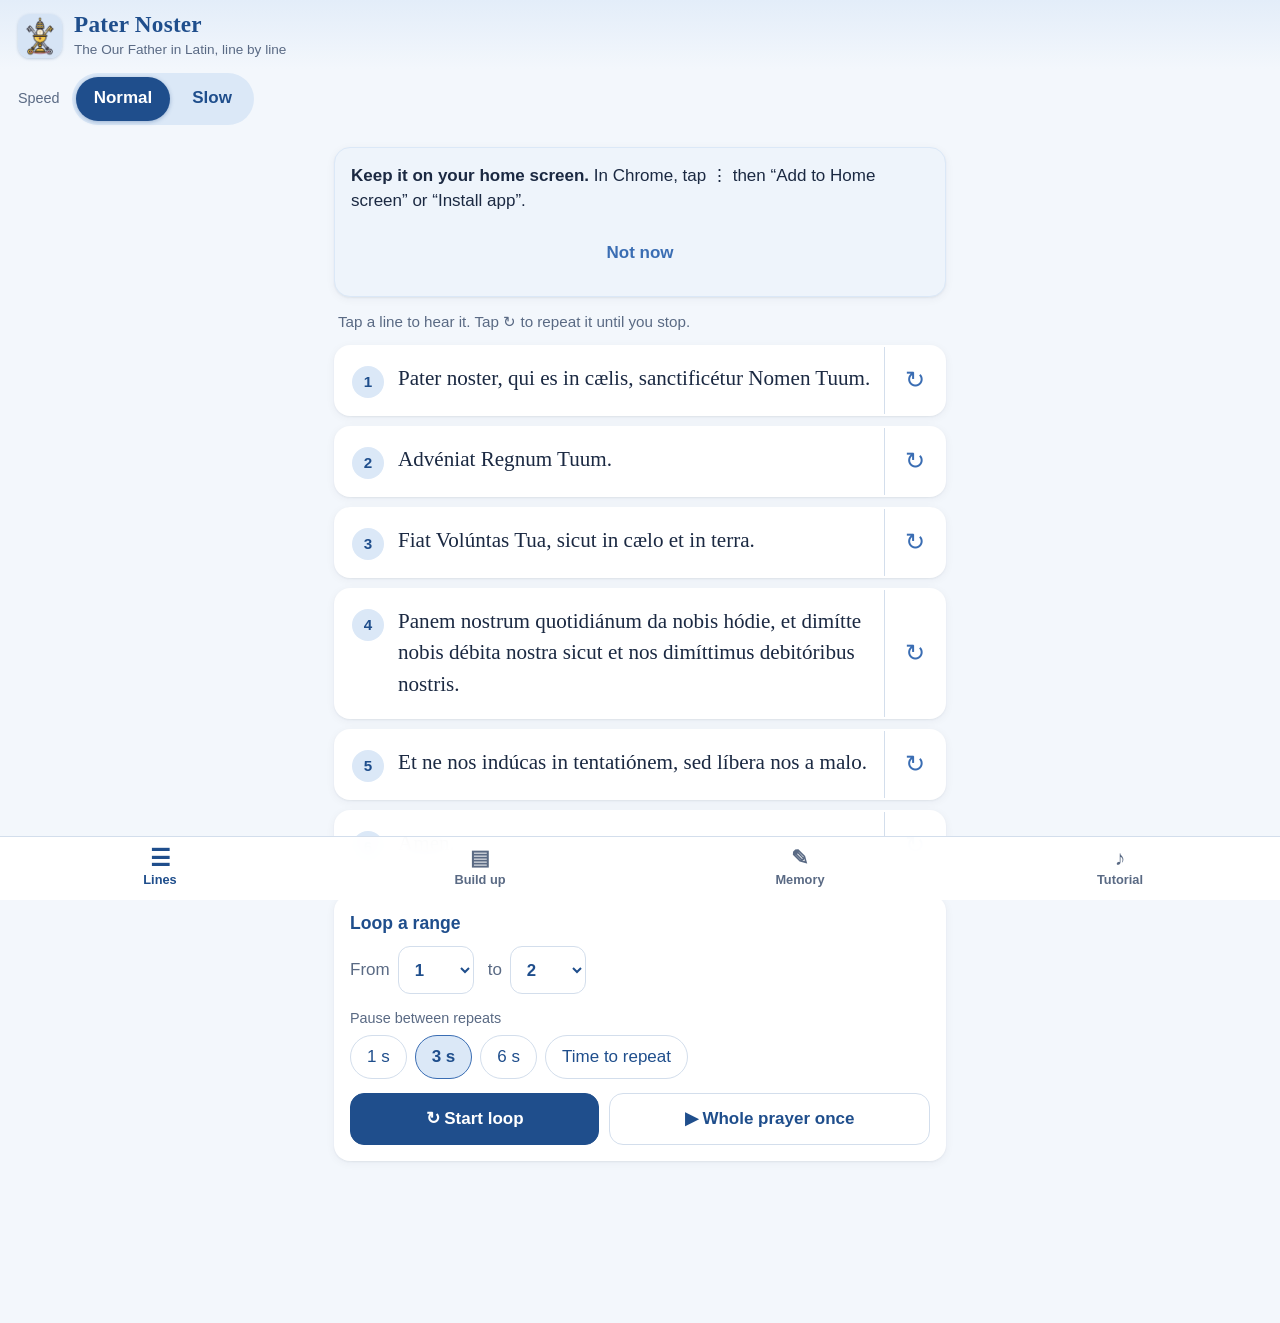
==== index.html @ 2e982650 "Pater Noster practice app" ====
<!doctype html>
<html lang="en">
<head>
<meta charset="utf-8">
<meta name="viewport" content="width=device-width, initial-scale=1, viewport-fit=cover">
<title>Pater Noster Practice</title>
<meta name="description" content="Learn the Our Father in Latin, one line at a time. Works offline.">
<meta name="theme-color" content="#1f4e8c">
<meta name="referrer" content="no-referrer">
<meta name="apple-mobile-web-app-capable" content="yes">
<meta name="mobile-web-app-capable" content="yes">
<meta name="apple-mobile-web-app-title" content="Pater Noster">
<meta name="apple-mobile-web-app-status-bar-style" content="default">
<link rel="manifest" href="manifest.webmanifest">
<link rel="icon" href="icons/favicon-32.png" sizes="32x32" type="image/png">
<link rel="icon" href="icons/icon.svg" type="image/svg+xml">
<link rel="apple-touch-icon" href="icons/apple-touch-icon.png">
<link rel="stylesheet" href="app.css">
</head>
<body>
<header class="top">
  <img class="logo" src="icons/icon-192.png" alt="" width="40" height="40">
  <div class="title">
    <h1>Pater Noster</h1>
    <p class="sub">The Our Father in Latin, line by line</p>
  </div>
  <span id="offlinePill" class="pill" hidden></span>
</header>

<div class="speedbar" role="group" aria-label="Speed">
  <span class="speed-label">Speed</span>
  <div class="seg" id="speedSeg">
    <button type="button" data-speed="normal">Normal</button>
    <button type="button" data-speed="slow">Slow</button>
  </div>
</div>

<main>
  <!-- 1. Sentences + loop -->
  <section id="tab-pray" class="tab" aria-labelledby="t-pray">
    <div id="installCard" class="card install" hidden>
      <p><strong>Keep it on your home screen.</strong> <span id="installText"></span></p>
      <div class="row">
        <button type="button" id="installBtn" class="btn primary" hidden>Install app</button>
        <button type="button" id="installDismiss" class="btn ghost">Not now</button>
      </div>
    </div>
    <p class="intro">Tap a line to hear it. Tap <span aria-hidden="true">↻</span> to repeat it until you stop.</p>
    <ol class="lines" id="prayList"></ol>

    <div class="card">
      <h2>Loop a range</h2>
      <div class="range">
        <label>From <select id="loopFrom"></select></label>
        <label>to <select id="loopTo"></select></label>
      </div>
      <p class="label">Pause between repeats</p>
      <div class="chips" id="loopGapChips" data-target="loopGap">
        <button type="button" data-v="1000">1 s</button>
        <button type="button" data-v="3000">3 s</button>
        <button type="button" data-v="6000">6 s</button>
        <button type="button" data-v="same">Time to repeat</button>
      </div>
      <div class="row">
        <button type="button" id="loopStart" class="btn primary">↻ Start loop</button>
        <button type="button" id="playAll" class="btn">▶ Whole prayer once</button>
      </div>
    </div>
  </section>

  <!-- 2. Build-up -->
  <section id="tab-build" class="tab" aria-labelledby="t-build" hidden>
    <p class="intro">Learn it in layers: line 1, then 1–2, then 1–3, until you can pray all six.</p>
    <div class="card">
      <div class="steps" id="steps" role="group" aria-label="Build-up steps"></div>
      <h2 id="stepTitle"></h2>
      <ol class="build-text" id="buildText"></ol>
      <div class="row controls">
        <button type="button" id="buildBack" class="btn" aria-label="Previous step">◀ Back</button>
        <button type="button" id="buildPlay" class="btn primary">▶ Play step</button>
        <button type="button" id="buildNext" class="btn">Next step ▶</button>
      </div>
      <label class="switch">
        <input type="checkbox" id="buildAuto">
        <span class="track" aria-hidden="true"></span>
        <span>Auto-advance through the steps</span>
      </label>
      <p class="label">Pause for you to repeat</p>
      <div class="chips" id="buildGapChips" data-target="buildGap">
        <button type="button" data-v="3000">3 s</button>
        <button type="button" data-v="6000">6 s</button>
        <button type="button" data-v="10000">10 s</button>
        <button type="button" data-v="same">Time to repeat</button>
      </div>
      <p class="hint">“Time to repeat” pauses about as long as the step itself took.</p>
    </div>
    <div class="card progress">
      <p id="buildProgress"></p>
      <button type="button" id="buildReset" class="btn ghost small">Start over</button>
    </div>
  </section>

  <!-- 3. Memory -->
  <section id="tab-memory" class="tab" aria-labelledby="t-memory" hidden>
    <div class="seg wide" id="memSeg" role="group" aria-label="What to show">
      <button type="button" data-mode="full">Full text</button>
      <button type="button" data-mode="letters">First letters</button>
      <button type="button" data-mode="hidden">Hidden</button>
    </div>
    <p class="intro">Say each line from memory, then tap a word to peek, or Reveal to check the whole line.</p>
    <ol class="mem-list" id="memList"></ol>
    <div class="card progress">
      <p id="knownCount"></p>
      <button type="button" id="memHideAll" class="btn ghost small">Hide all again</button>
    </div>
  </section>

  <!-- 4. Tutorial -->
  <section id="tab-tutorial" class="tab" aria-labelledby="t-tutorial" hidden>
    <div class="card">
      <h2>Full tutorial</h2>
      <p class="muted">Cor Fidelis · 3 min 45 s</p>
      <audio id="tutAudio" class="native" controls preload="none" src="audio/tutorial.mp3"></audio>
      <p class="label">Jump to</p>
      <div class="chips" id="chapters">
        <button type="button" data-t="0">Start · 0:00</button>
        <button type="button" data-t="25">Whole prayer · 0:25</button>
        <button type="button" data-t="61">Repeat after me · 1:01</button>
        <button type="button" data-t="170">Ending · 2:50</button>
      </div>
    </div>
    <div class="card">
      <h2>Slow loop, lines 1–2</h2>
      <p class="muted">Slow line 1 then line 2, ten times through · 3 min 24 s</p>
      <audio id="slowLoopAudio" class="native" controls preload="none" src="audio/slow-loop-1-2.mp3"></audio>
    </div>
    <div class="card about">
      <h2>About</h2>
      <p>Audio and Latin text from <a href="https://youtu.be/vrWrFdjPp5g" rel="noopener noreferrer" target="_blank">“How to Pray the Our Father in Latin: Pater Noster Tutorial”</a> by Cor Fidelis. The Latin is written exactly as it appears on screen in the video.</p>
      <p id="offlineStatus" class="muted"></p>
      <p class="muted">No accounts and no tracking. Your progress stays on this phone.</p>
    </div>
  </section>
</main>

<div id="player" class="player" hidden aria-live="polite">
  <div class="player-info">
    <span id="playerLabel" class="player-label"></span>
    <span id="playerState" class="player-state"></span>
  </div>
  <button type="button" id="playerPause" class="btn round" aria-label="Pause">❚❚</button>
  <button type="button" id="playerStop" class="btn round" aria-label="Stop">■</button>
</div>

<nav class="tabs" role="tablist">
  <button type="button" role="tab" id="t-pray" data-tab="pray"><span class="ico" aria-hidden="true">☰</span>Lines</button>
  <button type="button" role="tab" id="t-build" data-tab="build"><span class="ico" aria-hidden="true">▤</span>Build up</button>
  <button type="button" role="tab" id="t-memory" data-tab="memory"><span class="ico" aria-hidden="true">✎</span>Memory</button>
  <button type="button" role="tab" id="t-tutorial" data-tab="tutorial"><span class="ico" aria-hidden="true">♪</span>Tutorial</button>
</nav>

<script src="assets.js"></script>
<script src="sentences.js"></script>
<script src="app.js"></script>
</body>
</html>
---- app.css ----
:root {
  --bg: #f3f7fc;
  --card: #ffffff;
  --ink: #1b2942;
  --muted: #5a6a84;
  --blue: #1f4e8c;
  --blue-2: #3a6db3;
  --sky: #dbe8f7;
  --sky-2: #eef4fb;
  --gold: #d9a520;
  --gold-soft: #fbf1d3;
  --line: #d3deec;
  --radius: 16px;
  --latin: "Iowan Old Style", "Palatino Linotype", Palatino, "Book Antiqua", Georgia, "Times New Roman", serif;
  --ui: -apple-system, BlinkMacSystemFont, "Segoe UI", Roboto, "Helvetica Neue", Arial, sans-serif;
  --tabs-h: 64px;
}
* { box-sizing: border-box; }
html { -webkit-text-size-adjust: 100%; }
body {
  margin: 0; background: var(--bg); color: var(--ink); font: 17px/1.45 var(--ui);
  padding-bottom: calc(var(--tabs-h) + 84px + env(safe-area-inset-bottom));
  -webkit-tap-highlight-color: transparent;
}
button, select { font: inherit; color: inherit; }
button { cursor: pointer; touch-action: manipulation; }
[hidden] { display: none !important; }
a { color: var(--blue); }

.top {
  display: flex; align-items: center; gap: 12px;
  padding: calc(12px + env(safe-area-inset-top)) 18px 10px;
  background: linear-gradient(180deg, #e3edf9 0%, var(--bg) 100%);
}
.logo { width: 44px; height: 44px; border-radius: 12px; box-shadow: 0 1px 3px rgba(31,78,140,.25); }
.title { flex: 1; min-width: 0; }
h1 { margin: 0; font: 600 1.45rem/1.1 var(--latin); color: var(--blue); letter-spacing: .01em; }
.sub { margin: 2px 0 0; font-size: .85rem; color: var(--muted); }
.pill { font-size: .75rem; padding: 4px 10px; border-radius: 999px; background: var(--sky); color: var(--blue); white-space: nowrap; }
.pill.ok { background: #e3f3e8; color: #24663d; }

.speedbar { display: flex; align-items: center; gap: 12px; padding: 4px 18px 8px; position: sticky; top: 0; z-index: 5; background: var(--bg); }
.speed-label { font-size: .9rem; color: var(--muted); }

.seg { display: inline-flex; background: var(--sky); border-radius: 999px; padding: 4px; gap: 4px; }
.seg.wide { display: flex; margin: 4px 0 6px; }
.seg.wide button { flex: 1; padding: 0 8px; white-space: nowrap; font-size: .95rem; }
.seg button {
  border: 0; background: transparent; min-height: 44px; padding: 0 18px; border-radius: 999px;
  color: var(--blue); font-weight: 600;
}
.seg button[aria-pressed="true"] { background: var(--blue); color: #fff; box-shadow: 0 1px 4px rgba(31,78,140,.35); }

main { padding: 0 14px; max-width: 640px; margin: 0 auto; }
.intro { color: var(--muted); margin: 6px 4px 12px; font-size: .95rem; }
.card { background: var(--card); border-radius: var(--radius); padding: 16px; margin: 14px 0; box-shadow: 0 1px 2px rgba(27,41,66,.06), 0 2px 10px rgba(27,41,66,.05); }
h2 { margin: 0 0 10px; font-size: 1.1rem; color: var(--blue); }
.label { margin: 14px 0 6px; font-size: .9rem; color: var(--muted); }
.muted { color: var(--muted); font-size: .92rem; }
.hint { color: var(--muted); font-size: .85rem; margin: 8px 0 0; }
.row { display: flex; gap: 10px; flex-wrap: wrap; margin-top: 14px; }
.row .btn { flex: 1 1 auto; }

.btn {
  min-height: 52px; padding: 0 18px; border-radius: 14px; border: 1.5px solid var(--line);
  background: #fff; color: var(--blue); font-weight: 600;
}
.btn.primary { background: var(--blue); border-color: var(--blue); color: #fff; }
.btn.ghost { background: transparent; border-color: transparent; color: var(--blue-2); }
.btn.small { min-height: 44px; font-size: .95rem; }
.btn:disabled { opacity: .4; }
.btn:active:not(:disabled) { transform: scale(.98); }

.chips { display: flex; flex-wrap: wrap; gap: 8px; }
.chips button {
  min-height: 44px; padding: 0 16px; border-radius: 999px; border: 1.5px solid var(--line);
  background: #fff; color: var(--blue); font-weight: 500;
}
.chips button[aria-pressed="true"] { background: var(--sky); border-color: var(--blue-2); font-weight: 600; }

.latin { font-family: var(--latin); font-size: 1.32rem; line-height: 1.5; color: var(--ink); }

/* Sentence list */
.lines, .build-text, .mem-list { list-style: none; margin: 0; padding: 0; }
.line {
  display: flex; align-items: stretch; background: var(--card); border-radius: var(--radius); margin: 10px 0;
  border: 2px solid transparent; box-shadow: 0 1px 2px rgba(27,41,66,.06), 0 2px 10px rgba(27,41,66,.05);
  transition: background .2s, border-color .2s;
}
.line-play { flex: 1; display: flex; gap: 14px; align-items: flex-start; text-align: left; border: 0; background: none; padding: 16px 8px 16px 16px; min-height: 64px; }
.line-loop { width: 60px; border: 0; border-left: 1px solid var(--line); background: none; color: var(--blue-2); font-size: 1.5rem; border-radius: 0 var(--radius) var(--radius) 0; }
.num {
  flex: none; width: 32px; height: 32px; border-radius: 50%; display: grid; place-items: center; margin-top: 3px;
  background: var(--sky); color: var(--blue); font: 700 .95rem var(--ui);
}
.playing.line, .playing.mem, .build-text li.playing { background: var(--gold-soft); border-color: var(--gold); }
.playing .num { background: var(--gold); color: #fff; }

.range { display: flex; gap: 14px; flex-wrap: wrap; }
.range label { display: flex; align-items: center; gap: 8px; color: var(--muted); }
.range select { min-height: 48px; min-width: 76px; padding: 0 12px; border-radius: 12px; border: 1.5px solid var(--line); background: #fff; color: var(--blue); font-weight: 600; font-size: 1.05rem; }

/* Build-up */
.steps { display: flex; gap: 6px; margin-bottom: 14px; }
.steps button {
  flex: 1; min-height: 46px; border-radius: 12px; border: 1.5px solid var(--line); background: #fff; color: var(--muted); font-weight: 700;
}
.steps button.reached { background: var(--sky); color: var(--blue); border-color: var(--sky); }
.steps button.current { border-color: var(--blue); color: var(--blue); box-shadow: inset 0 0 0 1.5px var(--blue); }
.build-text li { display: flex; gap: 12px; padding: 8px 10px; border-radius: 12px; border: 2px solid transparent; transition: background .2s, border-color .2s; }
.controls .btn { flex: 1 1 28%; padding: 0 10px; }
.done-msg { margin: 12px 0 0; padding: 12px 14px; border-radius: 12px; background: var(--gold-soft); color: #6b4f00; }

.switch { display: flex; align-items: center; gap: 12px; margin-top: 16px; min-height: 48px; cursor: pointer; }
.switch input { position: absolute; opacity: 0; width: 1px; height: 1px; }
.switch .track { flex: none; width: 52px; height: 32px; border-radius: 999px; background: var(--line); position: relative; transition: background .2s; }
.switch .track::after { content: ""; position: absolute; top: 3px; left: 3px; width: 26px; height: 26px; border-radius: 50%; background: #fff; box-shadow: 0 1px 3px rgba(0,0,0,.25); transition: transform .2s; }
.switch input:checked + .track { background: var(--blue); }
.switch input:checked + .track::after { transform: translateX(20px); }
.switch input:focus-visible + .track { outline: 3px solid var(--blue-2); outline-offset: 2px; }

.progress { display: flex; align-items: center; justify-content: space-between; gap: 10px; }
.progress p { margin: 0; color: var(--muted); }

/* Memory */
.mem { background: var(--card); border-radius: var(--radius); margin: 10px 0; padding: 14px 16px; border: 2px solid transparent; box-shadow: 0 1px 2px rgba(27,41,66,.06), 0 2px 10px rgba(27,41,66,.05); }
.mem.known { border-color: #b9dcc4; }
.mem-head { display: flex; align-items: flex-start; gap: 12px; }
.mem-text { flex: 1; }
.w { display: inline; cursor: pointer; border-radius: 4px; }
.w .rest { color: transparent; border-bottom: 2px solid #9fb6d6; transition: color .15s; }
.mode-hidden .w .rest { background: var(--sky); border-bottom: 0; border-radius: 4px; }
.w.shown .rest, .mem.revealed .w .rest { color: inherit; background: none; border-bottom-color: transparent; }
.mem-actions { display: flex; gap: 8px; flex-wrap: wrap; margin-top: 12px; }
.mem-actions .btn { min-height: 44px; flex: 1 1 auto; font-size: .95rem; padding: 0 12px; }
.mem-actions .btn.on { background: #e3f3e8; border-color: #b9dcc4; color: #24663d; }

/* Native audio */
audio.native { width: 100%; margin: 6px 0 2px; }

/* Player bar */
.player {
  position: fixed; left: 10px; right: 10px; z-index: 20;
  bottom: calc(var(--tabs-h) + 10px + env(safe-area-inset-bottom));
  display: flex; align-items: center; gap: 10px; max-width: 620px; margin: 0 auto;
  background: var(--blue); color: #fff; padding: 10px 10px 10px 16px; border-radius: 18px;
  box-shadow: 0 6px 20px rgba(31,78,140,.35);
}
.player-info { flex: 1; min-width: 0; display: flex; flex-direction: column; }
.player-label { font-weight: 600; white-space: nowrap; overflow: hidden; text-overflow: ellipsis; }
.player-state { font-size: .88rem; opacity: .85; }
.btn.round { min-height: 52px; width: 52px; padding: 0; border-radius: 50%; background: rgba(255,255,255,.14); border-color: rgba(255,255,255,.3); color: #fff; font-size: 1.05rem; }

/* Tabs */
.tabs {
  position: fixed; left: 0; right: 0; bottom: 0; z-index: 21; display: flex;
  height: calc(var(--tabs-h) + env(safe-area-inset-bottom)); padding-bottom: env(safe-area-inset-bottom);
  background: rgba(255,255,255,.96); border-top: 1px solid var(--line);
  -webkit-backdrop-filter: blur(10px); backdrop-filter: blur(10px);
}
.tabs button { flex: 1; border: 0; background: none; color: var(--muted); font-size: .8rem; font-weight: 600; display: flex; flex-direction: column; align-items: center; justify-content: center; gap: 2px; }
.tabs .ico { font-size: 1.3rem; line-height: 1; }
.tabs button[aria-selected="true"] { color: var(--blue); }
.tabs button[aria-selected="true"] .ico { transform: scale(1.1); }

.install { background: var(--sky-2); border: 1.5px solid var(--sky); }
.install p { margin: 0; }

@media (prefers-reduced-motion: reduce) { * { transition: none !important; } }
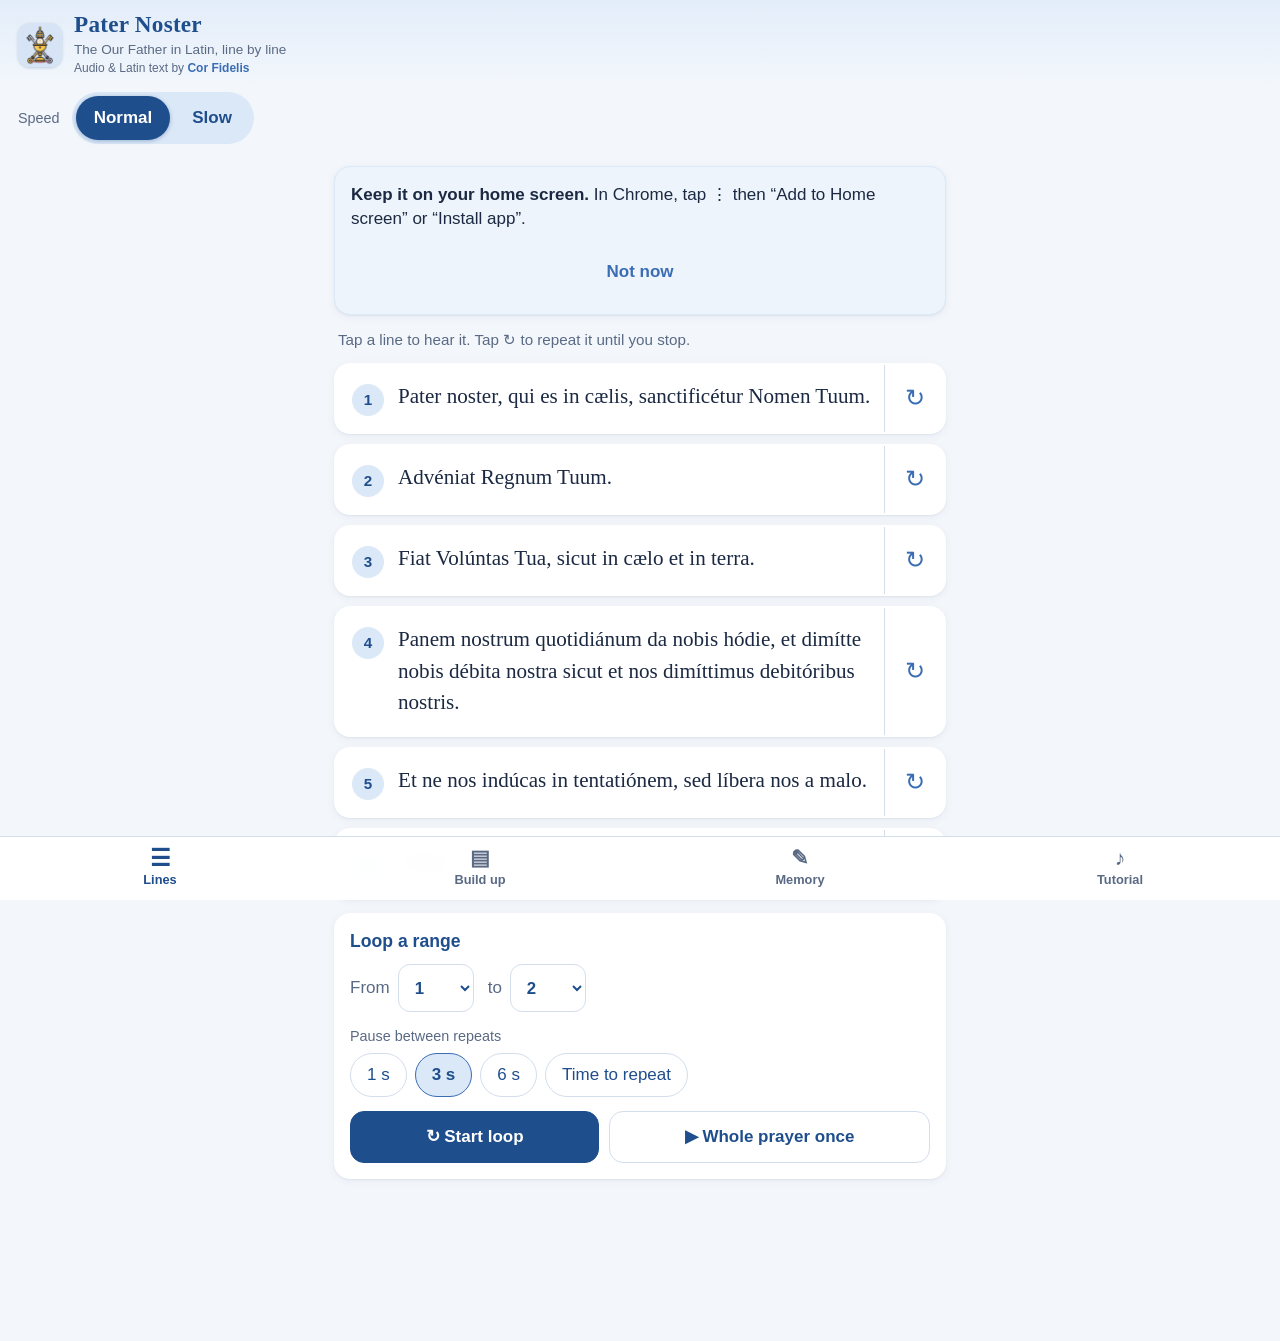
==== commit 883dbe06: "Show Cor Fidelis credit in the header" ====
--- a/index.html
+++ b/index.html
@@ -23,6 +23,7 @@
   <div class="title">
     <h1>Pater Noster</h1>
     <p class="sub">The Our Father in Latin, line by line</p>
+    <p class="credit">Audio &amp; Latin text by <a href="https://youtu.be/vrWrFdjPp5g" rel="noopener noreferrer" target="_blank">Cor Fidelis</a></p>
   </div>
   <span id="offlinePill" class="pill" hidden></span>
 </header>
--- a/app.css
+++ b/app.css
@@ -36,6 +36,8 @@
 .title { flex: 1; min-width: 0; }
 h1 { margin: 0; font: 600 1.45rem/1.1 var(--latin); color: var(--blue); letter-spacing: .01em; }
 .sub { margin: 2px 0 0; font-size: .85rem; color: var(--muted); }
+.credit { margin: 1px 0 0; font-size: .75rem; color: var(--muted); }
+.credit a { color: var(--blue-2); font-weight: 600; text-decoration: none; }
 .pill { font-size: .75rem; padding: 4px 10px; border-radius: 999px; background: var(--sky); color: var(--blue); white-space: nowrap; }
 .pill.ok { background: #e3f3e8; color: #24663d; }
 
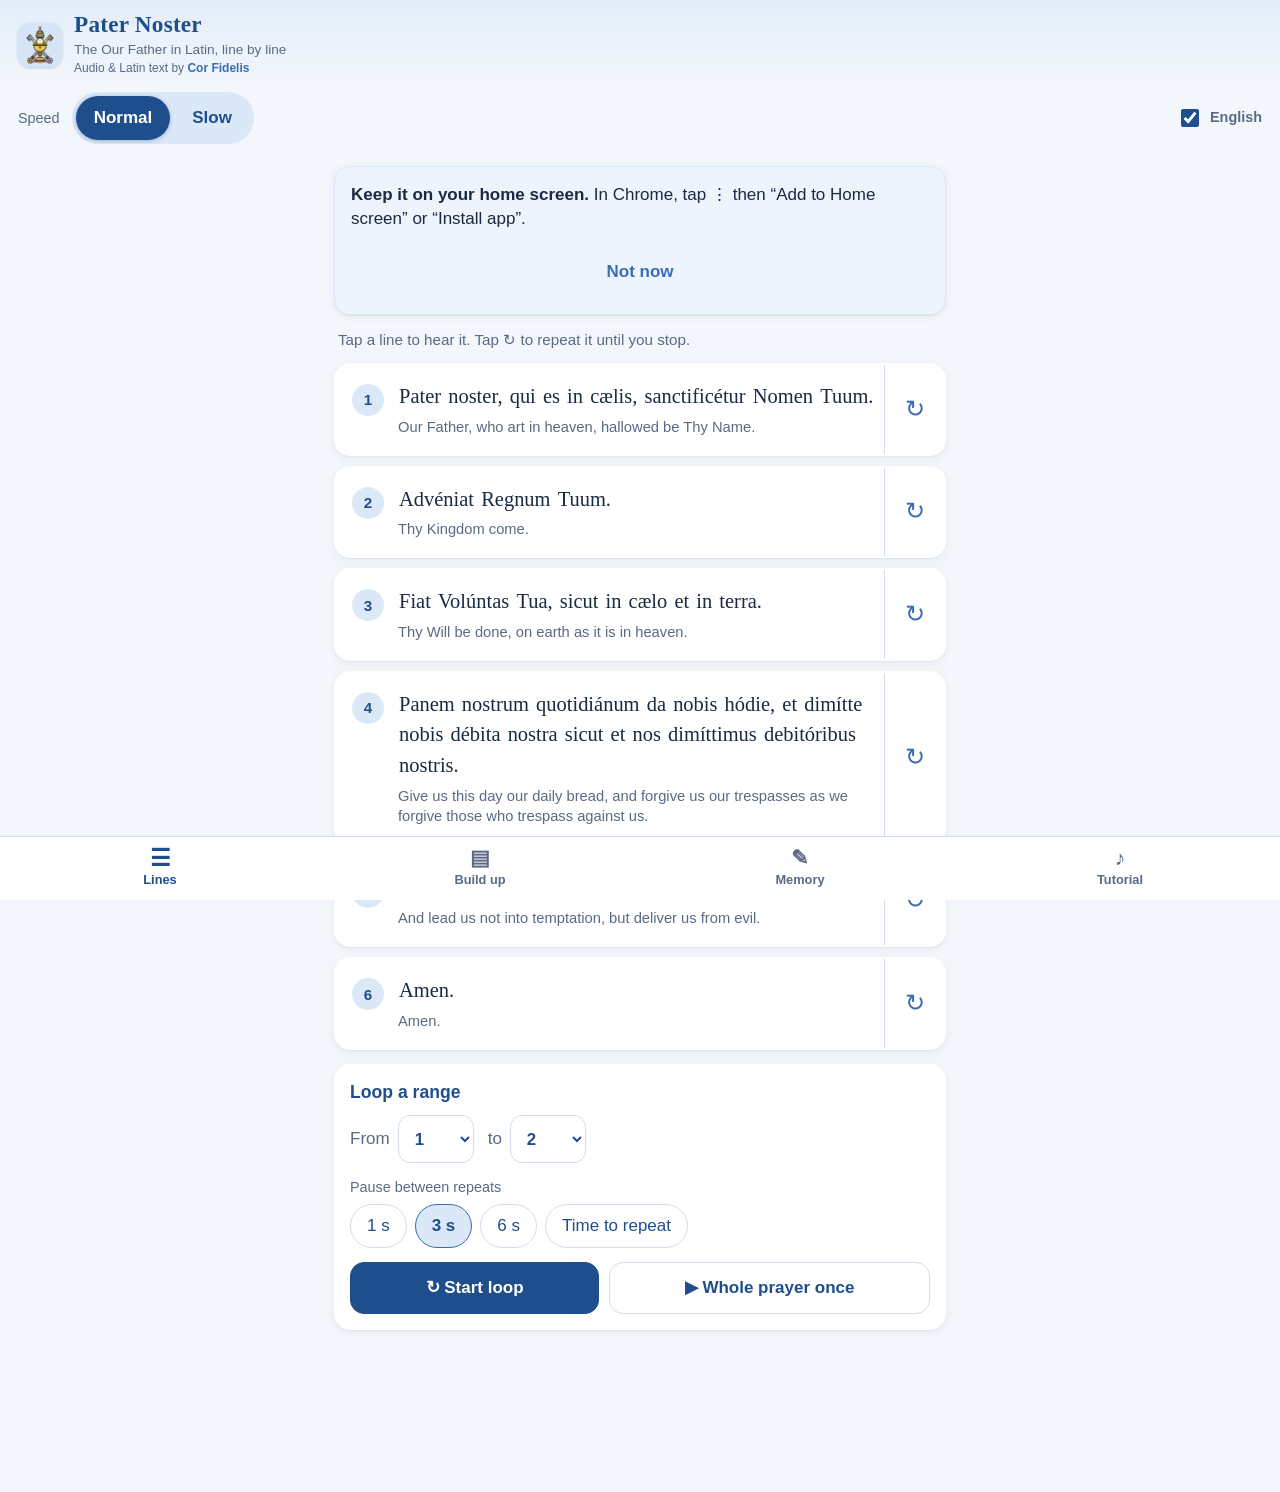
==== commit 36b491f5: "Add English translations and karaoke word highlighting Show a traditional Catholic English line unde" ====
--- a/index.html
+++ b/index.html
@@ -28,12 +28,16 @@
   <span id="offlinePill" class="pill" hidden></span>
 </header>
 
-<div class="speedbar" role="group" aria-label="Speed">
+<div class="speedbar" role="group" aria-label="Speed and translation">
   <span class="speed-label">Speed</span>
   <div class="seg" id="speedSeg">
     <button type="button" data-speed="normal">Normal</button>
     <button type="button" data-speed="slow">Slow</button>
   </div>
+  <label class="eng-toggle" title="Show English under each Latin line">
+    <input type="checkbox" id="showEnglish" checked>
+    <span>English</span>
+  </label>
 </div>
 
 <main>
@@ -129,6 +133,8 @@
         <button type="button" data-t="61">Repeat after me · 1:01</button>
         <button type="button" data-t="170">Ending · 2:50</button>
       </div>
+      <ol class="tut-text" id="tutText" aria-label="Prayer text for the whole-prayer section"></ol>
+      <p class="hint">Word highlight follows the audio during “Whole prayer” (about 0:25–1:01).</p>
     </div>
     <div class="card">
       <h2>Slow loop, lines 1–2</h2>
--- a/app.css
+++ b/app.css
@@ -169,3 +169,51 @@
 .install p { margin: 0; }
 
 @media (prefers-reduced-motion: reduce) { * { transition: none !important; } }
+
+/* English under Latin */
+.line-text, .build-text .line-text, .mem-text {
+  display: flex; flex-direction: column; gap: 4px; flex: 1; min-width: 0; text-align: left;
+}
+.en {
+  font-family: var(--ui); font-size: .92rem; line-height: 1.35; color: var(--muted);
+  font-weight: 400;
+}
+body.hide-en .en { display: none; }
+.eng-toggle {
+  margin-left: auto; display: inline-flex; align-items: center; gap: 8px;
+  min-height: 44px; color: var(--muted); font-size: .9rem; font-weight: 600; cursor: pointer;
+  user-select: none;
+}
+.eng-toggle input {
+  width: 18px; height: 18px; accent-color: var(--blue);
+}
+
+/* Karaoke word highlight */
+.kw {
+  display: inline; border-radius: 4px; padding: 0 1px;
+  transition: background .12s, color .12s, box-shadow .12s;
+}
+.kw.spoken {
+  color: var(--ink); background: rgba(217, 165, 32, .12);
+}
+.kw.active {
+  color: #5a4200; background: var(--gold);
+  box-shadow: 0 0 0 2px rgba(217, 165, 32, .35);
+  font-weight: 600;
+}
+.playing .kw.spoken { background: rgba(217, 165, 32, .18); }
+.playing .kw.active { background: var(--gold); }
+
+/* Tutorial follow-along text */
+.tut-text { list-style: none; margin: 14px 0 0; padding: 0; }
+.tut-text li {
+  display: flex; gap: 12px; padding: 10px 12px; border-radius: 12px;
+  border: 2px solid transparent; margin: 6px 0;
+  transition: background .2s, border-color .2s;
+}
+.tut-text li.playing { background: var(--gold-soft); border-color: var(--gold); }
+
+.line-play .line-text { flex: 1; }
+.line .latin { font-size: 1.28rem; }
+.line .en { margin-top: 2px; }
+.build-text .en { margin-top: 2px; }
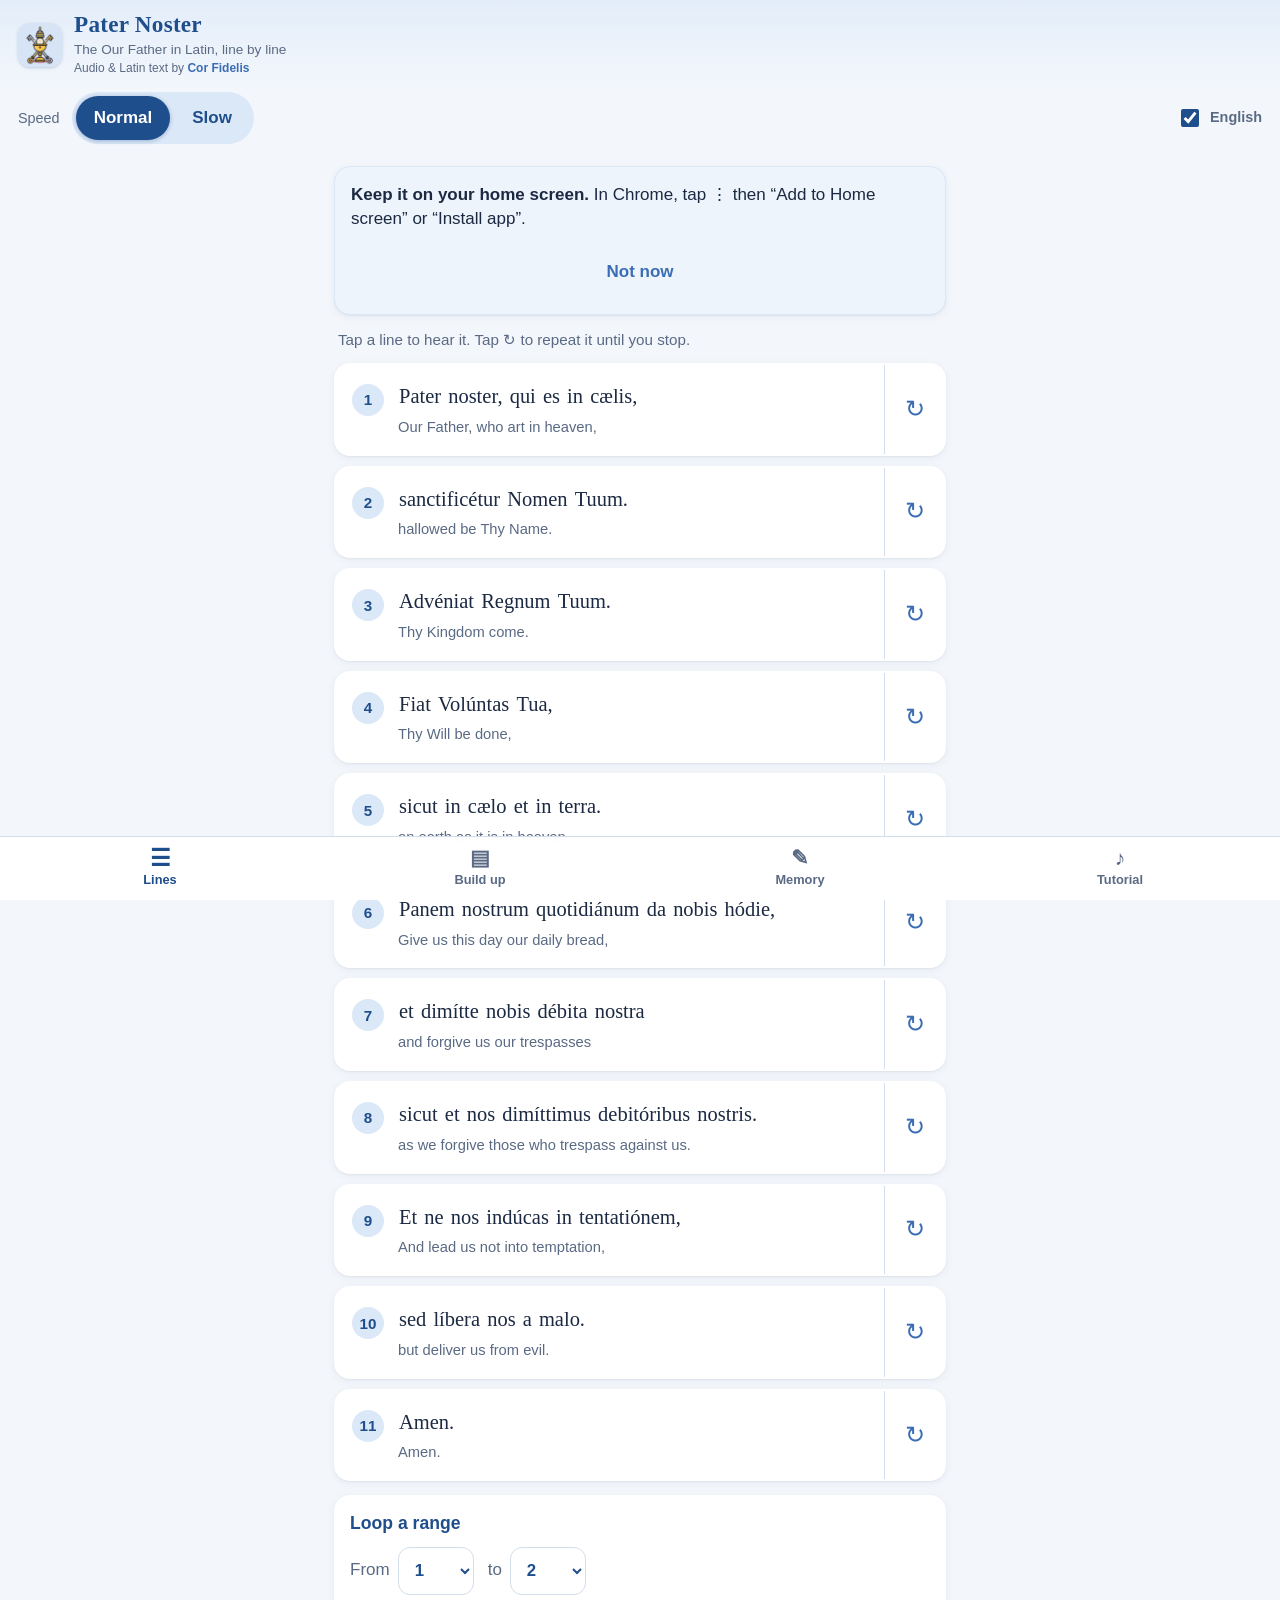
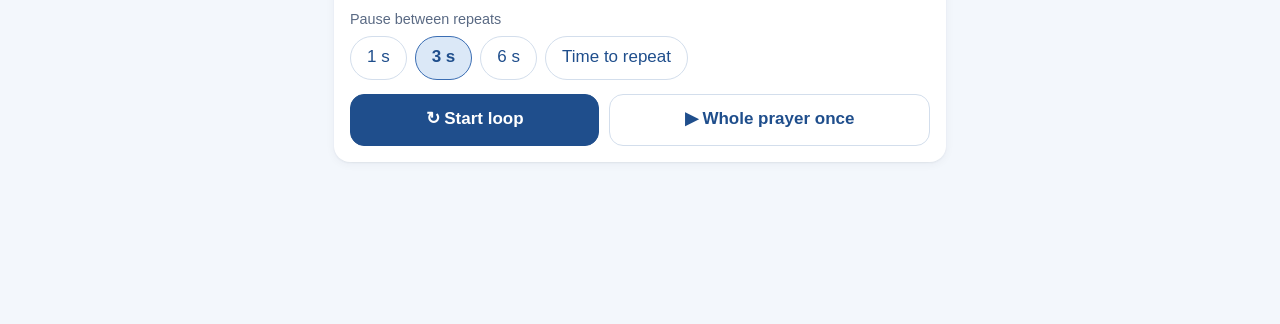
==== commit f98c60f5: "Split the prayer into 11 shorter lines (one per petition / sentence end) New per-line audio (normal," ====
--- a/index.html
+++ b/index.html
@@ -75,7 +75,7 @@
 
   <!-- 2. Build-up -->
   <section id="tab-build" class="tab" aria-labelledby="t-build" hidden>
-    <p class="intro">Learn it in layers: line 1, then 1–2, then 1–3, until you can pray all six.</p>
+    <p class="intro">Learn it in layers: line 1, then 1–2, then 1–3, until you can pray all eleven.</p>
     <div class="card">
       <div class="steps" id="steps" role="group" aria-label="Build-up steps"></div>
       <h2 id="stepTitle"></h2>
@@ -137,15 +137,15 @@
       <p class="hint">Word highlight follows the audio during “Whole prayer” (about 0:25–1:01).</p>
     </div>
     <div class="card">
-      <h2>Slow loop, lines 1–2</h2>
-      <p class="muted">Slow line 1 then line 2, ten times through · 3 min 24 s</p>
+      <h2>Slow loop, lines 1–3</h2>
+      <p class="muted">Slow lines 1–3 (“Pater noster … Advéniat Regnum Tuum”), ten times through · 3 min 24 s</p>
       <audio id="slowLoopAudio" class="native" controls preload="none" src="audio/slow-loop-1-2.mp3"></audio>
     </div>
     <div class="card about">
       <h2>About</h2>
       <p>Audio and Latin text from <a href="https://youtu.be/vrWrFdjPp5g" rel="noopener noreferrer" target="_blank">“How to Pray the Our Father in Latin: Pater Noster Tutorial”</a> by Cor Fidelis. The Latin is written exactly as it appears on screen in the video.</p>
       <p id="offlineStatus" class="muted"></p>
-      <p class="muted">No accounts and no tracking. Your progress stays on this phone.</p>
+      <p class="muted">No accounts, no cookies, no ads. Your progress stays on this phone. The app only counts anonymous visits (a plain number, nothing about you).</p>
     </div>
   </section>
 </main>
@@ -169,5 +169,6 @@
 <script src="assets.js"></script>
 <script src="sentences.js"></script>
 <script src="app.js"></script>
+<script src="counter.js"></script>
 </body>
 </html>
